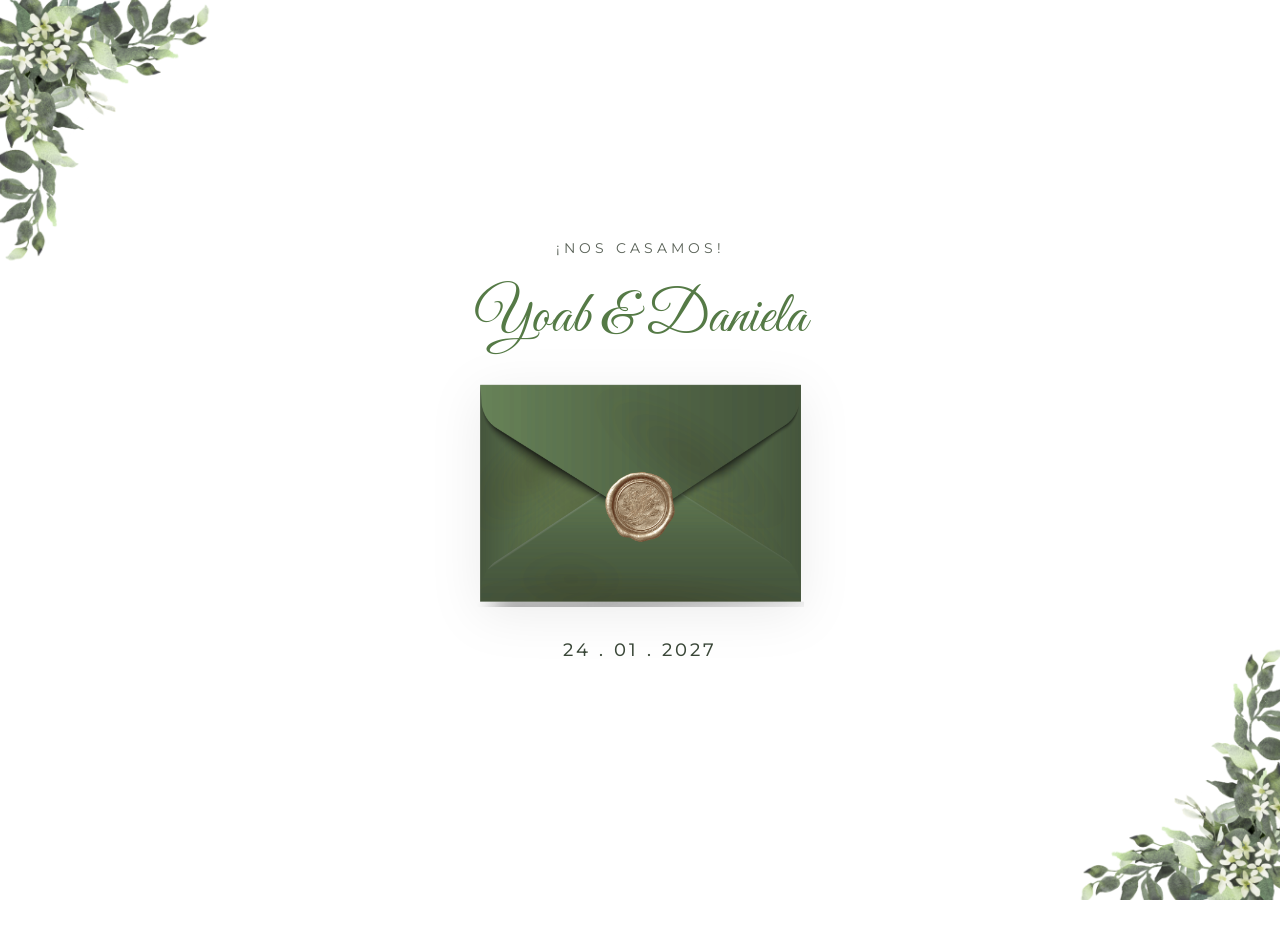
==== index.html @ a0f571c7 "Add files via upload" ====
<!DOCTYPE html>
<html lang="es">
<head>
    <meta charset="UTF-8">
    <meta name="viewport" content="width=device-width, initial-scale=1.0">
    <title>Yoab y Daniela</title>
    
    <link rel="stylesheet" href="style.css">
    
    <link rel="preconnect" href="https://fonts.googleapis.com">
    <link rel="preconnect" href="https://fonts.gstatic.com" crossorigin>
    <link href="https://fonts.googleapis.com/css2?family=Great+Vibes&family=Montserrat:wght@300;400;600&display=swap" rel="stylesheet">
</head>
<body>

    <img src="esquina.png" alt="Decoración Superior" class="corner-img corner-top-left">
    <img src="esquina1.png" alt="Decoración Inferior" class="corner-img corner-bottom-right">

    <main class="invitation-container">
        
        <header class="hero-section">
            <p class="subtitle">¡Nos Casamos!</p>
            <p class="blanco">.</p>
            <h1 class="couple-names">Yoab & Daniela</h1>
                        <p class="blanco">.</p>

              <section class="envelope-container">
             <img src="sobre cerrado.png" alt="Sobre de Invitación" class="envelope-img">
        </section>
            <p class="blanco">.</p>
                        <p class="blanco">.</p>

            <p class="date">24 . 01 . 2027</p>
        </header>

     

    </main>

    <script src="app.js"></script>
</body>
</html>
---- style.css ----
/* ==========================================================================
   1. Reset de Estilos y Variables
   ========================================================================== */
* {
    margin: 0;
    padding: 0;
    box-sizing: border-box;
}

:root {
    --bg-color: #ffffff;
    --bg-cream: #f4eee1;
    --green-main: #557a46;
    --green-muted: #657160;
    --green-dark: #3a4738;
    --text-primary: #222522;
    --text-secondary: #596157;
    --font-elegant: 'Great Vibes', cursive;
    --font-body: 'Montserrat', sans-serif;
}

/* ==========================================================================
   2. Configuración del Cuerpo (Contenedor de la pantalla completa)
   ========================================================================== */
html, body {
    width: 100%;
    height: 100vh;
    background-color: var(--bg-color);
    font-family: var(--font-body);
    color: var(--text-primary);
    display: flex;
    justify-content: center;
    align-items: center;
    overflow: hidden; /* Evita scrolls causados por las imágenes que sobresalen */
    position: relative; /* Permite que los esquineros se anclen al body */
}

/* ==========================================================================
   3. Contenedor de la Invitación (Texto y Sobre)
   ========================================================================== */
.invitation-container {
    width: 100%;
    max-width: 450px;
    height: 100%;
    max-height: 80vh; /* Bajado un poco para dar más aire a los esquineros */
    padding: 20px;
    display: flex;
    flex-direction: column;
    justify-content: center;
    align-items: center;
    text-align: center;
    gap: 40px;
    z-index: 2; /* Garantiza que el contenido esté siempre por encima de las esquinas */
}

/* ==========================================================================
   4. Estilos para los Esquineros Ilustrados (Efecto integrado en bordes)
   ========================================================================== */
.corner-img {
    position: absolute;
    width: 250px; /* Tamaño grande para que abrace e invada la pantalla */
    height: auto;
    z-index: 1; /* Quedan como fondo decorativo */
    pointer-events: none; /* No interfieren con toques o clics */
}

/* Esquina Superior Izquierda (Se ocultan los bordes rectos hacia afuera) */
.corner-top-left {
    top: -35px;
    left: -35px;
}

/* Esquina Inferior Derecha (Se ocultan los bordes rectos hacia afuera) */
.corner-bottom-right {
    bottom: -45px;
    right: -45px;
}

/* ==========================================================================
   5. Estilos del Texto
   ========================================================================== */
.hero-section {
    width: 100%;
    display: flex;
    flex-direction: column;
    align-items: center;
    text-align: center;
    animation: fadeInDown 1.4s ease-out;
}

.subtitle {
    text-transform: uppercase;
    letter-spacing: 4px;
    font-size: 0.85rem;
    color: var(--text-secondary);
}

.blanco {
    text-transform: uppercase;
    letter-spacing: 4px;
    font-size: 0.85rem;
    color: var(--text-secondary);
    color: transparent;
}


.couple-names {
    font-family: var(--font-elegant);
    font-size: 3.6rem; /* Ligeramente más grande para balancear la composición */
    margin: 12px 0;
    font-weight: 400;
    line-height: 1.2;
    color: var(--green-main);
}

.date {
    font-size: 1.1rem;
    font-weight: 450;
    letter-spacing: 3px;
    color: var(--green-dark);
    z-index: 2;
    animation: fadeInUp 1.4s ease-out; /* Ahora aparece suavemente junto con el sobre */
}

/* ==========================================================================
   6. Contenedor del Sobre
   ========================================================================== */
.envelope-container {
    width: 100%;
    display: flex;
    justify-content: center;
    align-items: center;
    max-height: 40vh;
    animation: fadeInUp 1.4s ease-out;
}

.envelope-img {
    max-width: 80%;
    height: auto;
    object-fit: contain;
    cursor: pointer;
    margin: 0 auto;
    transition: transform 0.4s cubic-bezier(0.175, 0.885, 0.32, 1.275);
    filter: drop-shadow(0px 10px 25px rgba(0, 0, 0, 0.08));
}

.envelope-img:hover {
    transform: scale(1.04) translateY(-5px);
}

/* ==========================================================================
   7. Animaciones de Entrada (Keyframes)
   ========================================================================== */
@keyframes fadeInDown {
    from { opacity: 0; transform: translateY(-20px); }
    to { opacity: 1; transform: translateY(0); }
}

@keyframes fadeInUp {
    from { opacity: 0; transform: translateY(20px); }
    to { opacity: 1; transform: translateY(0); }
}

/* ==========================================================================
   9. Estilos Exclusivos para la Página de Detalles (Permite Scroll)
   ========================================================================== */

/* Nueva clase para el body de detalles que desactiva el overflow oculto */
body.details-body {
    overflow-y: auto !important; /* Permite scroll vertical */
    align-items: flex-start;    /* El contenido empieza arriba y baja naturalmente */
    padding: 60px 20px;         /* Espacio para que el contenido no pegue con los esquineros */
}

.details-container {
    width: 100%;
    max-width: 450px;
    margin: 0 auto;
    display: flex;
    flex-direction: column;
    gap: 30px; /* Separación limpia entre secciones */
    z-index: 2;
}

.details-header .title-elegant {
    font-family: var(--font-elegant);
    font-size: 3.5rem;
    color: var(--green-main);
    font-weight: 400;
}

/* Tarjetas de información base con tu gama de colores */
.info-card {
    background-color: #fafbfc; /* Un blanco roto muy sutil */
    border: 1px solid rgba(89, 97, 87, 0.1); /* Borde súper fino con tu gris verdoso */
    padding: 25px;
    border-radius: 12px;
    text-align: center;
    box-shadow: 0 4px 15px rgba(0,0,0,0.02);
}

.info-card h2 {
    font-size: 1.3rem;
    font-weight: 600;
    color: var(--green-dark);
    margin-bottom: 12px;
    letter-spacing: 1px;
}

.info-card p {
    font-size: 0.95rem;
    color: var(--text-primary);
    line-height: 1.6;
}


/* ==========================================================================
   10. Estilos para Sobre Abierto, Fecha, Invitación y Detalles
   ========================================================================== */

/* Contenedor alineado al centro de la sección (ahora en columna) */
.header-visual {
    display: flex;
    flex-direction: column; /* Alinea el bloque de imágenes arriba y detalles.png abajo */
    justify-content: center;
    align-items: center;
    padding: 20px 0;
    /* AJUSTE: Incrementado para empujar detalles.png por debajo del -230px de la invitación */
    gap: 240px; 
}

/* Contenedor relativo para poder usar posición absoluta en las imágenes encimadas */
.images-container {
    position: relative;
    width: 100%;
    max-width: 320px; /* Controla el tamaño máximo del sobre abierto */
    margin: 0 auto;
}

/* Imagen del sobre abierto centrado */
.img-envelope-open {
    width: 100%;
    height: auto;
    display: block;
    object-fit: contain;
    z-index: 1;
}

.versiculo{
    display: block;
    width: 100%;
    max-width: 500px;
    margin: -40px auto 10px auto;
}


/* Imagen de la fecha (Esquina inferior izquierda encimada) - BASE FIJA TUYA */
.img-date-badge {
    position: absolute;
    width: 190px; 
    height: auto;
    
    left: -40px;   
    bottom: -100px; 
    
    z-index: 2;    /* Capa intermedia */
    pointer-events: none;
}

.img-invitation-badge {
    position: absolute;
    width: 300px; 
    height: auto;
    
    left: 80px;   
    bottom: -270px; 
    
    z-index: 3;    /* Capa superior (por encima de la fecha y el sobre) */
    pointer-events: none;
}

.img-details-title {
    position: absolute;
    width: 220px; /* Ajusta el tamaño de tu imagen de título "detalles" aquí */
    height: auto;
    display: block;
    
    /* ALINEACIÓN DIRECTA DEBAJO DE INVITACIÓN: */
    left: -40px;    /* Centrado sutil respecto a la invitación */
    bottom: -420px; /* Desfase calculado para quedar perfectamente debajo */
    
    /* CAPA MÁXIMA: */
    z-index: 5;     /* Corona el diseño quedando por encima de todo el resto */
}

.header-visual{
    padding: 0;
    margin: 0;
}

.images-container{
    margin-bottom: 0;
}

.img-historia{
    display: block;
    width: 100%;
    height: auto;
    margin-top: 180px; 
}
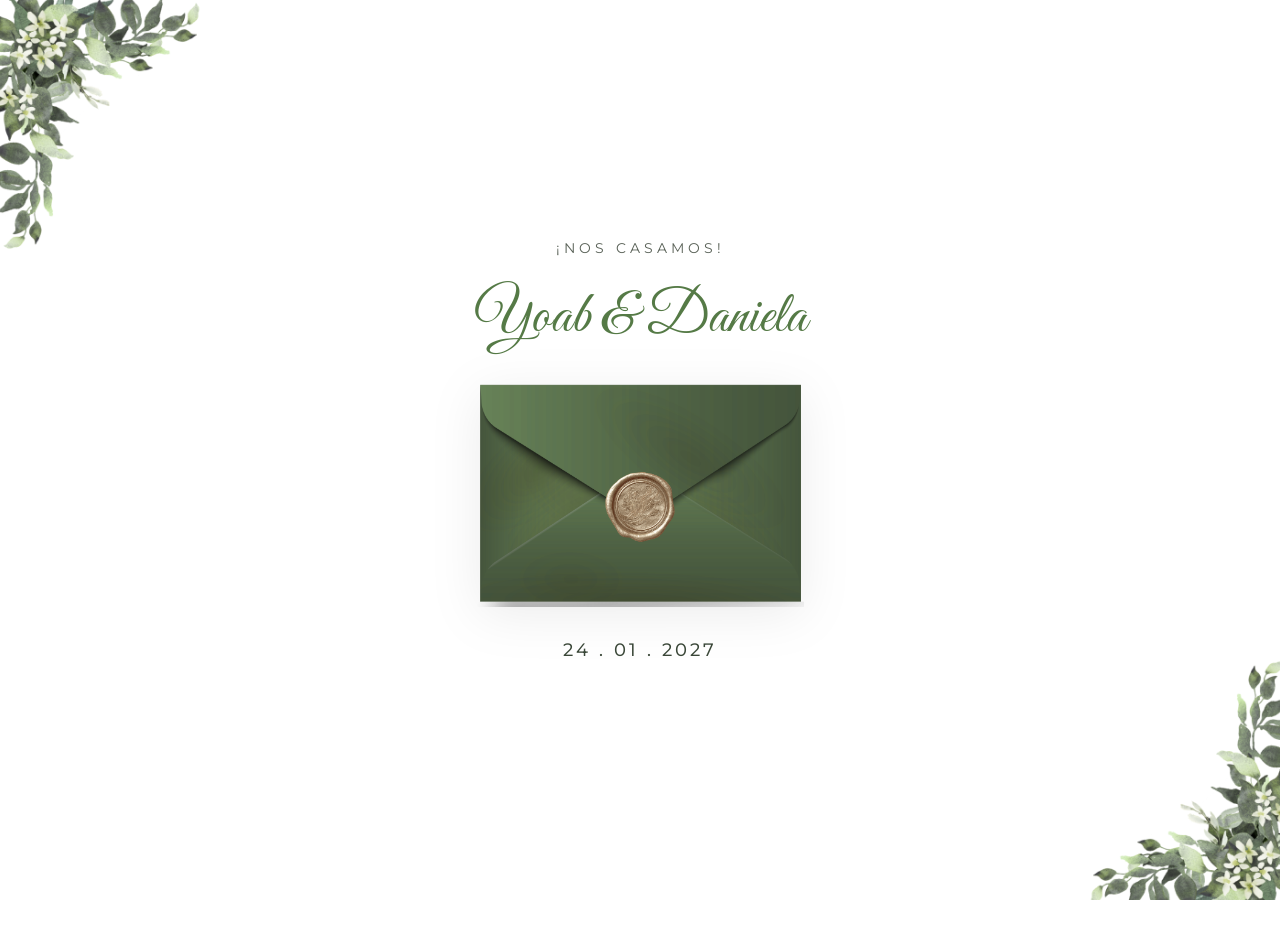
==== commit 17a9bf19: "Fix HTML formatting and ensure proper structure" ====
--- a/index.html
+++ b/index.html
@@ -39,4 +39,4 @@
 
     <script src="app.js"></script>
 </body>
-</html>+</html>
--- a/style.css
+++ b/style.css
@@ -23,16 +23,20 @@
    2. Configuración del Cuerpo (Contenedor de la pantalla completa)
    ========================================================================== */
 html, body {
-    width: 100%;
-    height: 100vh;
-    background-color: var(--bg-color);
-    font-family: var(--font-body);
-    color: var(--text-primary);
-    display: flex;
-    justify-content: center;
-    align-items: center;
-    overflow: hidden; /* Evita scrolls causados por las imágenes que sobresalen */
-    position: relative; /* Permite que los esquineros se anclen al body */
+    width:100%;
+    min-height:100vh;
+    background-color:var(--bg-color);
+    font-family:var(--font-body);
+    color:var(--text-primary);
+
+    display:flex;
+    justify-content:center;
+    align-items:center;
+    width:100%;
+    height:100%;
+    overflow:hidden;
+
+    position:relative;
 }
 
 /* ==========================================================================
@@ -56,12 +60,18 @@
 /* ==========================================================================
    4. Estilos para los Esquineros Ilustrados (Efecto integrado en bordes)
    ========================================================================== */
-.corner-img {
-    position: absolute;
-    width: 250px; /* Tamaño grande para que abrace e invada la pantalla */
-    height: auto;
-    z-index: 1; /* Quedan como fondo decorativo */
-    pointer-events: none; /* No interfieren con toques o clics */
+.corner-img{
+
+    position:absolute;
+
+    width:240px;
+
+    height:auto;
+
+    pointer-events:none;
+
+    z-index:1;
+
 }
 
 /* Esquina Superior Izquierda (Se ocultan los bordes rectos hacia afuera) */
@@ -261,11 +271,33 @@
     height: auto;
     
     left: -40px;   
-    bottom: -100px; 
+    bottom: -170px; 
     
     z-index: 2;    /* Capa intermedia */
     pointer-events: none;
 }
+
+.img-date-badge1 {
+    position: absolute;
+    width: 200px; 
+    height: auto;
+    
+    left: 150px;   
+    bottom: -100px; 
+    
+    z-index: 2;    /* Capa intermedia */
+    pointer-events: none;
+}
+
+.date-button{
+    display:block;
+    cursor:pointer;
+}
+
+.img-date-badge{
+    pointer-events:none;
+}
+
 
 .img-invitation-badge {
     position: absolute;
@@ -273,7 +305,7 @@
     height: auto;
     
     left: 80px;   
-    bottom: -270px; 
+    bottom: -380px; 
     
     z-index: 3;    /* Capa superior (por encima de la fecha y el sobre) */
     pointer-events: none;
@@ -287,7 +319,7 @@
     
     /* ALINEACIÓN DIRECTA DEBAJO DE INVITACIÓN: */
     left: -40px;    /* Centrado sutil respecto a la invitación */
-    bottom: -420px; /* Desfase calculado para quedar perfectamente debajo */
+    bottom: -570px; /* Desfase calculado para quedar perfectamente debajo */
     
     /* CAPA MÁXIMA: */
     z-index: 5;     /* Corona el diseño quedando por encima de todo el resto */
@@ -306,5 +338,187 @@
     display: block;
     width: 100%;
     height: auto;
-    margin-top: 180px; 
-}+    margin-top: 320px; 
+}
+
+/*==========================
+        CONTADOR
+==========================*/
+
+.countdown-section{
+
+    width:100%;
+    background:#96a78d;
+    padding:25px 15px;
+    text-align:center;
+
+}
+
+.countdown-title{
+
+    font-family:'Great Vibes', cursive;
+    font-size:48px;
+    font-weight:400;
+    color:#f3ecde;
+    margin-bottom:25px;
+    white-space: nowrap;      /* Evita que se parta en dos líneas */
+    text-align:center;
+
+}
+
+.countdown-container{
+
+    display:flex;
+    justify-content:center;
+    align-items:flex-start;
+    gap:55px;
+    flex-wrap:wrap;
+
+}
+
+.countdown-item{
+
+    display:flex;
+    flex-direction:column;
+    align-items:center;
+
+}
+
+.countdown-item span{
+
+    font-family:'Montserrat', sans-serif;
+    font-size:62px;
+    font-weight:300;
+    color:#f3ecde;
+    line-height:1;
+
+}
+
+.countdown-item small{
+
+    margin-top:8px;
+
+    font-family:'Montserrat', sans-serif;
+    font-size:14px;
+    font-weight:600;
+
+    letter-spacing:3px;
+
+    color:#f3ecde;
+
+}
+
+#mensaje{
+
+    margin-top:25px;
+
+    font-family:'Great Vibes', cursive;
+    font-size:40px;
+    color:#f3ecde;
+
+}
+
+@media(max-width:768px){
+
+    .countdown-container{
+
+        gap:25px;
+
+    }
+
+    .countdown-item span{
+
+        font-size:44px;
+
+    }
+
+    .countdown-item small{
+
+        font-size:11px;
+
+        letter-spacing:2px;
+
+    }
+
+    .countdown-title{
+
+        font-size:20px;
+        white-space:normal;
+
+
+    }
+
+}
+
+/*==========================
+        CELULAR
+==========================*/
+
+@media(max-width:768px){
+
+    .countdown-title{
+
+        font-size:42px;
+
+    }
+
+
+
+    .time-box span{
+
+        font-size:40px;
+
+    }
+
+    .time-box p{
+
+        font-size:16px;
+
+    }
+
+}
+
+/* ==========================================
+   CORRECCIÓN PARA LA PÁGINA DE DETALLES
+========================================== */
+
+body.details-body{
+
+    display:block !important;
+
+    width:100%;
+
+    min-height:100vh;
+
+    overflow-y:auto;
+
+    overflow-x:hidden;
+
+    padding:0;
+
+    margin:0;
+
+}
+
+.details-wrapper{
+
+    width:100%;
+
+    max-width:900px;
+
+    margin:0 auto;
+
+    padding-top:40px;
+
+}
+
+.countdown-section{
+
+    width:100%;
+
+    margin-top:80px;
+
+    clear:both;
+
+}
+
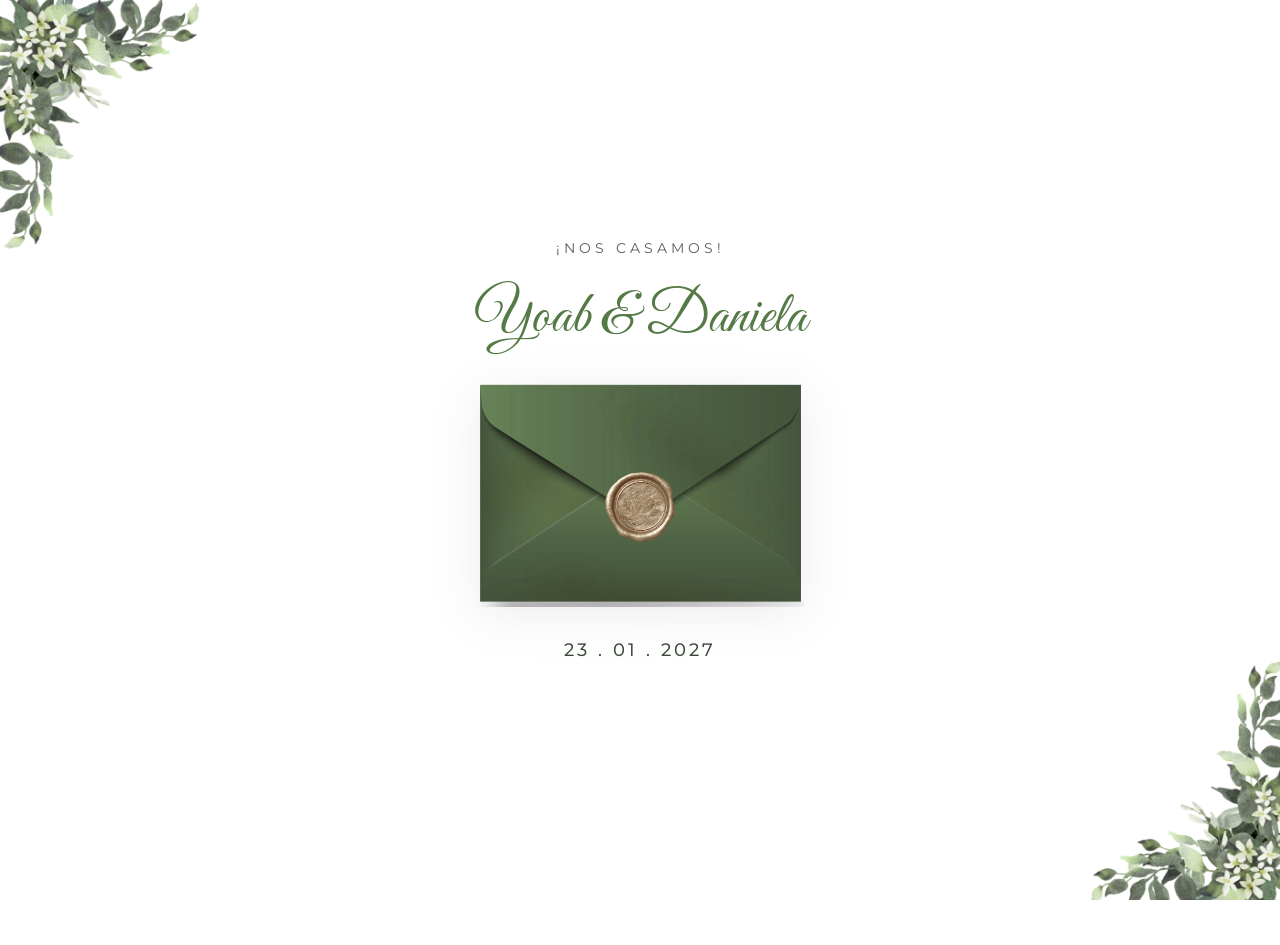
==== commit a74b414c: "Change wedding date in index.htmlcamvio de fecha Updated the wedding date from '24 . 01 . 2027' to '" ====
--- a/index.html
+++ b/index.html
@@ -30,7 +30,7 @@
             <p class="blanco">.</p>
                         <p class="blanco">.</p>
 
-            <p class="date">24 . 01 . 2027</p>
+            <p class="date">23 . 01 . 2027</p>
         </header>
 
      
--- a/style.css
+++ b/style.css
@@ -171,6 +171,20 @@
     to { opacity: 1; transform: translateY(0); }
 }
 
+/* Clases de fade para la página de detalles */
+.fade-down {
+    animation: fadeInDown 1.4s ease-out;
+}
+
+.fade-up {
+    animation: fadeInUp 1.4s ease-out;
+}
+
+/* Animación de entrada suave para la página de historia */
+.fade-in {
+    animation: fadeInUp 1.4s ease-out;
+}
+
 /* ==========================================================================
    9. Estilos Exclusivos para la Página de Detalles (Permite Scroll)
    ========================================================================== */
@@ -264,17 +278,12 @@
 }
 
 
-/* Imagen de la fecha (Esquina inferior izquierda encimada) - BASE FIJA TUYA */
+/* Imagen de la fecha dentro del botón: ocupa todo el ancho del botón y es clicable */
 .img-date-badge {
-    position: absolute;
-    width: 190px; 
+    width: 100%;
     height: auto;
-    
-    left: -40px;   
-    bottom: -170px; 
-    
-    z-index: 2;    /* Capa intermedia */
-    pointer-events: none;
+    display: block;
+    pointer-events: auto;
 }
 
 .img-date-badge1 {
@@ -294,8 +303,16 @@
     cursor:pointer;
 }
 
-.img-date-badge{
-    pointer-events:none;
+/* Botón: la imagen de fecha en su posición original, y solo el área de la imagen es clicable */
+#guardar-fecha {
+    position: absolute;
+    width: 190px;
+    left: -40px;
+    bottom: -170px;
+    z-index: 4;
+    display: block;
+    cursor: pointer;
+    line-height: 0; /* El alto del botón se ajusta exactamente a la altura de la imagen */
 }
 
 
@@ -311,20 +328,54 @@
     pointer-events: none;
 }
 
+
+.img-invitation-badge1 {
+    position: absolute;
+    width: 180px; 
+    height: auto;
+    
+    left: -80px;   
+    bottom: -340px; 
+    
+    z-index: 3;    /* Capa superior (por encima de la fecha y el sobre) */
+    pointer-events: none;
+}
+
 .img-details-title {
+    width: 100%;
+    height: auto;
+    display: block;
+    pointer-events: auto;
+}
+
+/* Botón: la imagen de detalles en su posición original, y solo el área de la imagen es clicable */
+#ver-itinerario {
     position: absolute;
-    width: 220px; /* Ajusta el tamaño de tu imagen de título "detalles" aquí */
+    width: 220px; /* Mismo ancho que la imagen de detalles */
+    left: -40px;
+    bottom: -570px;
+    z-index: 5;
+    display: block;
+    cursor: pointer;
+    line-height: 0; /* El alto del botón se ajusta exactamente a la altura de la imagen */
+}
+
+
+.img-details-title1 {
+    position: absolute;
+    width: 150px; /* Ajusta el tamaño de tu imagen de título "detalles" aquí */
     height: auto;
     display: block;
     
     /* ALINEACIÓN DIRECTA DEBAJO DE INVITACIÓN: */
-    left: -40px;    /* Centrado sutil respecto a la invitación */
-    bottom: -570px; /* Desfase calculado para quedar perfectamente debajo */
+    left: 220px;    /* Centrado sutil respecto a la invitación */
+    bottom: -590px; /* Desfase calculado para quedar perfectamente debajo */
     
     /* CAPA MÁXIMA: */
     z-index: 5;     /* Corona el diseño quedando por encima de todo el resto */
 }
 
+
 .header-visual{
     padding: 0;
     margin: 0;
@@ -338,7 +389,16 @@
     display: block;
     width: 100%;
     height: auto;
-    margin-top: 320px; 
+    margin-top: 0;
+}
+
+/* Botón: la imagen de historia conserva su posición original y solo su área es clicable */
+#ver-historia{
+    display: block;
+    width: 100%;
+    margin-top: 360px;
+    cursor: pointer;
+    line-height: 0; /* El alto del botón se ajusta exactamente a la altura de la imagen */
 }
 
 /*==========================
@@ -522,3 +582,2441 @@
 
 }
 
+/* ==========================================
+   PÁGINA DE HISTORIA
+========================================== */
+
+/* Elimina el overflow oculto y el alto fijo heredados del html,body base
+   para que la página de historia pueda hacer scroll completo */
+html.historia-html{
+    height: auto;
+    min-height: 100%;
+    overflow: visible;
+    display: block;
+}
+
+body.historia-body{
+    display: block;
+    width: 100%;
+    min-height: 100vh;
+    height: auto;
+    overflow: visible;
+padding: 85px 20px 50px 20px;
+    background:
+        radial-gradient(circle at 12% 12%, rgba(244,238,225,0.6), transparent 42%),
+        radial-gradient(circle at 88% 85%, rgba(150,167,141,0.28), transparent 45%),
+        linear-gradient(180deg, #ffffff, #fbf9f3);
+}
+
+/* Galerías de fotos dentro del contenido de la historia */
+.galeria{
+    display: flex;
+    gap: 15px;
+    margin: 25px 0;
+    align-items: center;
+}
+
+/* Galería en columna, alineada a la izquierda */
+.galeria-col-izq{
+    flex-direction: column;
+    align-items: flex-start;
+    float: left;
+    width: 45%;
+    margin-right: 20px;
+}
+
+/* Galería en columna, alineada a la derecha */
+.galeria-col-der{
+    flex-direction: column;
+    align-items: flex-end;
+    float: right;
+    width: 45%;
+    margin-left: 20px;
+}
+
+/* Galería centrada */
+.galeria-centro{
+    justify-content: center;
+    flex-wrap: wrap;
+}
+
+/* Galería mosaico */
+.galeria-mosaico{
+    flex-wrap: wrap;
+    justify-content: center;
+    gap: 10px;
+}
+
+/* Estilos base de cada foto */
+.foto{
+    object-fit: cover;
+    border-radius: 10px;
+    box-shadow: 0 8px 20px rgba(0,0,0,0.15);
+    transition: transform 0.4s ease, box-shadow 0.4s ease;
+    cursor: pointer;
+}
+
+.foto:hover{
+    transform: scale(1.05);
+    box-shadow: 0 12px 28px rgba(0,0,0,0.22);
+}
+
+/* Tamaños */
+.foto-peq{ width: 130px; height: 130px; }
+.foto-med{ width: 180px; height: 180px; }
+.foto-grande{ width: 220px; height: 260px; }
+.foto-mosaico{ width: 150px; height: 150px; }
+
+/* Rotaciones sutiles */
+.rot-izq{ transform: rotate(-4deg); }
+.rot-der{ transform: rotate(4deg); }
+
+/* Marcos estilo polaroid */
+.borde-claro{
+    border: 8px solid #ffffff;
+    border-bottom-width: 28px;
+    box-shadow: 0 8px 20px rgba(0,0,0,0.15);
+}
+
+.borde-oscuro{
+    border: 6px solid var(--green-dark);
+    box-shadow: 0 8px 20px rgba(0,0,0,0.2);
+}
+
+.center-foto{
+    margin: 0 auto;
+}
+
+/* Contenido principal centrado */
+.historia-wrapper{
+    flex: 1;
+    max-width: 720px;
+    margin: 0 auto;
+    display: flex;
+    justify-content: center;
+    position: relative;
+    z-index: 2; /* El texto siempre queda por encima de las decoraciones */
+}
+
+/* Contenido en flujo normal (block) para que las galerías flotantes
+   puedan envolver el texto alrededor de las fotos */
+.historia-contenido{
+    width: 100%;
+    display: block;
+    text-align: justify;
+    padding: 20px 30px;
+}
+
+.historia-contenido p{
+    font-family: var(--font-body);
+    font-size: 1.05rem;
+    color: var(--text-primary);
+    line-height: 1.8;
+    margin: 22px 0;
+}
+
+.historia-titulo{
+    font-family: var(--font-elegant);
+    font-size: 2.8rem;
+    font-weight: 400;
+    color: var(--green-main);
+    text-align: center;
+    margin-top: 0;
+    margin-bottom: 6px;
+}
+
+/* Encabezado decorativo */
+.historia-hero{
+    text-align: center;
+    margin-bottom: 30px;
+}
+
+.historia-sub{
+    font-family: var(--font-body);
+    font-size: 0.85rem;
+    letter-spacing: 4px;
+    text-transform: uppercase;
+    color: var(--green-muted);
+    margin: 0;
+}
+
+/* Ornamento floral con líneas */
+.historia-ornament{
+    display: flex;
+    align-items: center;
+    justify-content: center;
+    gap: 12px;
+    margin-top: 14px;
+}
+.historia-ornament span{
+    display: block;
+    height: 1px;
+    width: 70px;
+    background: linear-gradient(90deg, transparent, var(--green-muted));
+}
+.historia-ornament span:last-child{
+    background: linear-gradient(90deg, var(--green-muted), transparent);
+}
+.historia-ornament i{
+    font-style: normal;
+    color: var(--green-main);
+    font-size: 1.4rem;
+    line-height: 1;
+}
+
+/* Divisor entre secciones de texto */
+.historia-divisor{
+    text-align: center;
+    color: var(--green-main);
+    font-size: 1.2rem;
+    letter-spacing: 8px;
+    margin: 10px 0;
+    opacity: 0.7;
+}
+
+.historia-txt-fuerte{
+    text-align: center;
+    font-weight: 600;
+    color: var(--green-dark);
+}
+
+.historia-firma{
+    font-family: var(--font-elegant);
+    font-size: 2rem;
+    color: var(--green-main);
+    text-align: center;
+    margin-top: 15px;
+}
+
+/* --- Decoraciones posicionadas con precisión dentro de la invitación --- */
+/* Se colocan de forma absoluta respecto al wrapper (que es position: relative),
+   en los bordes laterales, justo en los huecos verticales que quedan entre las
+   galerías, para no tapar ni el texto ni las fotos. Quedan detrás del contenido. */
+.deco{
+    position: absolute;
+    width: 130px;
+    height: auto;
+    opacity: 0.55;
+    pointer-events: none;
+    z-index: 0; /* Detrás del contenido */
+    object-fit: contain;
+}
+
+/* Borde derecho, zona superior (junto al encabezado, margen derecho libre): deco.png */
+.deco-a{
+    top: 110px;
+    right: -38px;
+    opacity: 0.6;
+}
+
+/* Borde izquierdo, zona media-alta (al terminar el texto, entre galería 1 y galería 2): deco2.png */
+.deco-b{
+    top: 1000px;
+    left: -38px;
+    opacity: 0.5;
+}
+
+/* Borde derecho, zona media-baja (vacío entre galería 6 y galería 4): deco2.png */
+.deco-c{
+    top: 1100px;
+    right: -38px;
+    opacity: 0.5;
+}
+
+/* Borde izquierdo, zona baja (vacío tras la galería 7): deco.png */
+.deco-d{
+    bottom: 260px;
+    left: -38px;
+    opacity: 0.55;
+}
+
+/* --- Decoraciones adicionales (deco-e a deco-h) en más huecos --- */
+
+/* Borde izquierdo, junto al encabezado (para decorar el título): deco2.png */
+.deco-e{
+    top: -30px;
+    left: -38px;
+    opacity: 0.5;
+}
+
+/* Borde derecho, entre galería 2 y galería 6 (zona de texto): deco.png */
+.deco-f{
+    top: 1150px;
+    right: -38px;
+    opacity: 0.5;
+}
+
+/* Borde izquierdo, entre galería 6 y galería 4 (zona de texto): deco2.png */
+.deco-g{
+    top: 1000px;
+    left: -38px;
+    opacity: 0.5;
+}
+
+/* Borde derecho, zona baja (tras el carrusel P, antes del cierre): deco2.png */
+.deco-h{
+    bottom: 120px;
+    right: -38px;
+    opacity: 0.5;
+}
+
+/* Borde derecho, junto al párrafo "Un anillo": deco.png */
+.deco-i{
+    top: 2050px;
+    right: -38px;
+    opacity: 0.55;
+}
+
+/* --- Decoraciones adicionales alrededor del párrafo "Un anillo" --- */
+/* Comparten la misma base que .deco pero más pequeñas y centradas cerca del texto */
+.deco-anillo{
+    position: absolute;
+    width: 70px;
+    height: auto;
+    opacity: 0.5;
+    pointer-events: none;
+    z-index: 0;
+    object-fit: contain;
+}
+
+/* Izquierda del párrafo "Un anillo": deco2.png */
+.deco-j{
+    top: 2450px;
+    left: -3%;
+    width: 70px;
+    transform: rotate(15deg);
+    opacity: 0.5;
+}
+
+/* Derecha del párrafo "Un anillo": deco.png */
+.deco-k{
+    top: 2560px;
+    right: -5%;
+    width: 100px;
+    opacity: 0.5;
+}
+
+/* En pantallas estrechas se encogen y se acercan al borde para no invadir
+   el contenido ni tapar el texto */
+@media(max-width:768px){
+    .deco{
+        width: 80px;
+        opacity: 0.5;
+        padding: 4px;
+    }
+    .deco-a{ top: 110px; right: -22px; }
+    .deco-b{ top: 950px; left: -22px; }
+    .deco-c{ top: 1100px; right: -22px; }
+    .deco-d{ bottom: 240px; left: -22px; }
+    .deco-e{ top: -30px; left: -22px; }
+    .deco-f{ top: 1130px; right: -22px; }
+    .deco-g{ top: 1700px; left: -22px; }
+    .deco-h{ bottom: 100px; right: -22px; }
+    .deco-i{ top: 2030px; right: -22px; }
+}
+
+/* --- Botón flotante para volver a la página de detalles (Uiverse.io by xopc333) --- */
+.button {
+  position: fixed !important;
+  top: 18px !important;
+  left: 18px !important;
+  right: auto !important;
+  bottom: auto !important;
+  z-index: 900 !important;
+  display: block;
+  position: relative;
+  width: 56px;
+  height: 56px;
+  margin: 0;
+  overflow: hidden;
+  outline: none;
+  background-color: transparent;
+  cursor: pointer;
+  border: 0;
+  text-decoration: none;
+}
+
+.button:before,
+.button:after {
+  content: "";
+  position: absolute;
+  border-radius: 50%;
+  inset: 7px;
+  pointer-events: none;
+}
+
+.button:before {
+  border: 4px solid var(--green-muted);
+  transition: opacity 0.4s cubic-bezier(0.77, 0, 0.175, 1) 80ms,
+    transform 0.5s cubic-bezier(0.455, 0.03, 0.515, 0.955) 80ms;
+}
+
+.button:after {
+  border: 4px solid var(--green-main);
+  transform: scale(1.3);
+  transition: opacity 0.4s cubic-bezier(0.165, 0.84, 0.44, 1),
+    transform 0.5s cubic-bezier(0.25, 0.46, 0.45, 0.94);
+  opacity: 0;
+}
+
+.button:hover:before,
+.button:focus:before {
+  opacity: 0;
+  transform: scale(0.7);
+  transition: opacity 0.4s cubic-bezier(0.165, 0.84, 0.44, 1),
+    transform 0.5s cubic-bezier(0.25, 0.46, 0.45, 0.94);
+}
+
+.button:hover:after,
+.button:focus:after {
+  opacity: 1;
+  transform: scale(1);
+  transition: opacity 0.4s cubic-bezier(0.77, 0, 0.175, 1) 80ms,
+    transform 0.5s cubic-bezier(0.455, 0.03, 0.515, 0.955) 80ms;
+}
+
+.button-box {
+  display: flex;
+  position: absolute;
+  top: 0;
+  left: 0;
+  pointer-events: none;
+}
+
+.button-elem {
+  display: block;
+  width: 20px;
+  height: 20px;
+  margin: 17px 18px 0 18px;
+  transform: rotate(180deg);
+  fill: var(--green-muted);
+  pointer-events: none;
+}
+
+.button:hover .button-box,
+.button:focus .button-box {
+  transition: 0.4s;
+  transform: translateX(-56px);
+}
+
+/* --- Cierre de la historia --- */
+.historia-cierre{
+    font-family: var(--font-elegant);
+    font-size: 1.8rem;
+    color: var(--green-muted);
+    text-align: center;
+    margin: 10px 0 0 0;
+}
+
+/* Separador de cierre más elaborado */
+.historia-divisor{
+    letter-spacing: 12px;
+    margin: 30px 0 10px 0;
+}
+
+/* Responsivo: apilar todo en móvil */
+@media(max-width:768px){
+    body.historia-body{
+        flex-direction: column;
+        padding: 85px 20px 50px 20px;
+    }
+
+    /* En móvil las galerías flotantes ocupan todo el ancho */
+    .galeria-col-izq,
+    .galeria-col-der{
+        float: none;
+        width: 100%;
+        margin: 20px 0;
+        flex-direction: row;
+        flex-wrap: wrap;
+        justify-content: center;
+    }
+
+    .galeria-centro{
+        justify-content: center;
+    }
+
+    .foto-peq{ width: 100px; height: 100px; }
+    .foto-med{ width: 130px; height: 130px; }
+    .foto-grande{ width: 160px; height: 200px; }
+    .foto-mosaico{ width: 110px; height: 110px; }
+
+    .historia-titulo{
+        font-size: 2.2rem;
+    }
+
+.historia-contenido{
+        padding: 10px;
+        text-align: left;
+    }
+}
+
+/* ==========================================
+   LIGHTBOX (fotos ampliadas)
+========================================== */
+.lightbox{
+    display: none;
+    position: fixed;
+    top: 0;
+    left: 0;
+    width: 100%;
+    height: 100%;
+    background: rgba(0,0,0,0.9);
+    z-index: 1000;
+    justify-content: center;
+    align-items: center;
+    flex-direction: column;
+    padding: 30px;
+}
+
+.lightbox-img{
+    max-width: 90%;
+    max-height: 80%;
+    border-radius: 10px;
+    box-shadow: 0 10px 40px rgba(0,0,0,0.6);
+    object-fit: contain;
+}
+
+.lightbox-caption{
+    display: none; /* No se muestra ninguna leyenda al ampliar la foto */
+}
+
+.lightbox-cerrar{
+    position: absolute;
+    top: 20px;
+    right: 35px;
+    color: #fff;
+    font-size: 45px;
+    font-weight: bold;
+    cursor: pointer;
+    transition: color 0.3s;
+    line-height: 1;
+}
+
+.lightbox-cerrar:hover{
+    color: #bbb;
+}
+
+/* ==========================================
+   CARRUSELES (slides automáticos)
+========================================== */
+/* Contenedor con dos carruseles lado a lado */
+.galeria-doble{
+    width: 100%;
+    justify-content: center;
+    align-items: flex-start;
+    gap: 20px;
+    margin: 30px 0;
+    flex-wrap: wrap;
+}
+
+.galeria-doble .carrusel{
+    flex: 1 1 280px;
+    max-width: 340px;
+}
+
+/* Contenedor general del carrusel */
+.carrusel{
+    position: relative;
+    width: 100%;
+    max-width: 480px;
+    margin: 0 auto;
+    overflow: hidden;
+    border-radius: 14px;
+    box-shadow: 0 10px 30px rgba(0,0,0,0.15);
+}
+
+/* Carrusel tipo slide: el track se desliza horizontalmente */
+.carrusel-slide .carrusel-track{
+    display: flex;
+    transition: transform 0.6s ease;
+}
+
+.carrusel-slide .carrusel-slide{
+    min-width: 100%;
+    height: 300px;
+    background: #f0ede5;
+}
+
+/* Carrusel tipo fade: las fotos se apilan una sobre otra */
+.carrusel-fade .carrusel-track{
+    position: relative;
+    height: 300px;
+}
+
+.carrusel-fade .carrusel-slide{
+    position: absolute;
+    top: 0;
+    left: 0;
+    width: 100%;
+    height: 100%;
+    opacity: 0;
+    transition: opacity 1s ease;
+    background: #f0ede5;
+}
+
+.carrusel-fade .carrusel-slide.activo{
+    opacity: 1;
+}
+
+.carrusel-slide img{
+    width: 100%;
+    height: 100%;
+    object-fit: cover;
+    display: block;
+}
+
+@media(max-width:768px){
+    .carrusel-slide .carrusel-slide,
+    .carrusel-fade .carrusel-track{
+        height: 240px;
+    }
+
+    .galeria-doble .carrusel{
+        flex: 1 1 100%;
+        max-width: 100%;
+    }
+}
+
+/* ==========================================
+   ESTILOS ELABORADOS PARA LAS GALERÍAS
+========================================== */
+
+/* --- Galería 1 (fotos A): columnas con efecto "polaroid apilada" --- */
+.galeria-col-izq .foto{
+    box-shadow: 0 6px 18px rgba(0,0,0,0.12);
+    border: 6px solid #ffffff;
+    border-bottom: 26px solid #ffffff;
+    border-radius: 4px;
+}
+.galeria-col-izq .foto:nth-child(even){
+    border-bottom-color: var(--bg-cream);
+    transform: rotate(2deg) translateY(6px);
+}
+.galeria-col-izq .foto:hover{
+    transform: rotate(0deg) scale(1.05);
+    z-index: 10;
+}
+
+/* --- Galería 2 (fotos B): marcos gruesos con sombra y rotación --- */
+.galeria-col-der .foto{
+    box-shadow: 0 10px 22px rgba(0,0,0,0.22);
+    border-radius: 8px;
+}
+.galeria-col-der .foto:nth-child(odd){
+    transform: rotate(-3deg);
+}
+.galeria-col-der .foto:nth-child(even){
+    transform: rotate(3deg);
+}
+.galeria-col-der .foto:hover{
+    transform: rotate(0deg) scale(1.06);
+    z-index: 10;
+}
+
+/* --- Galería 2 apilada (efecto polaroid encimadas en abanico) --- */
+.galeria-stack{
+    position: relative;
+    width: 100%;
+    max-width: 340px;
+    height: 330px;
+    margin: 30px auto;
+    display: block;
+    clear: both;
+    float: none;
+}
+
+.galeria-stack .stack-foto{
+    position: absolute;
+    top: 50%;
+    left: 50%;
+    width: 78%;
+    max-width: 260px;
+    height: 240px;
+    object-fit: cover;
+    border: 8px solid #ffffff;
+    border-bottom-width: 30px;
+    border-radius: 4px;
+    box-shadow: 0 8px 20px rgba(0,0,0,0.18);
+    transform-origin: center bottom;
+    margin: 0;
+    padding: 0;
+    cursor: default;
+    transition: transform 0.7s cubic-bezier(0.22, 1, 0.36, 1),
+                opacity 0.7s ease,
+                z-index 0s;
+}
+
+/* Foto vertical (retrato) para dar variedad de tamaño */
+.galeria-stack .stack-portrait{
+    width: 58%;
+    max-width: 190px;
+    height: 290px;
+}
+
+/* Capa base (la más abajo) */
+.galeria-stack .stack-foto:nth-child(4){
+    z-index: 1;
+    transform: translate(-50%, -50%) rotate(6deg) translateY(6px);
+    opacity: 0.9;
+}
+
+/* Capas intermedias */
+.galeria-stack .stack-foto:nth-child(3){
+    z-index: 2;
+    transform: translate(-50%, -50%) rotate(-4deg) translateY(3px);
+    opacity: 0.95;
+}
+
+.galeria-stack .stack-foto:nth-child(2){
+    z-index: 3;
+    transform: translate(-50%, -50%) rotate(3deg) translateY(0px);
+    opacity: 1;
+}
+
+/* Capa superior (la que se muestra de frente) */
+.galeria-stack .stack-foto:nth-child(1){
+    z-index: 4;
+    transform: translate(-50%, -50%) rotate(-2deg) translateY(0px);
+    opacity: 1;
+}
+
+/* Estado activo (la foto que queda al frente, más grande y nítida) */
+.galeria-stack .stack-foto.activa{
+    z-index: 10;
+    transform: translate(-50%, -50%) rotate(0deg) scale(1.06);
+    opacity: 1;
+    box-shadow: 0 18px 40px rgba(0,0,0,0.28);
+}
+
+@media(max-width:768px){
+    .galeria-stack{
+        height: 280px;
+        max-width: 300px;
+    }
+    .galeria-stack .stack-foto{
+        height: 200px;
+    }
+    .galeria-stack .stack-portrait{
+        height: 250px;
+    }
+}
+
+/* --- Galería 4 en abanico (fotos A a7-a10), efecto Uiverse adaptado --- */
+.galeria-fan{
+    width: 100%;
+    justify-content: center;
+    margin: 30px auto;
+    display: flex;
+    padding: 10px;
+}
+
+.galeria-fan .fan-stack{
+    position: relative;
+    width: 260px;
+    height: 200px;
+    margin: 0 auto;
+}
+
+.galeria-fan .fan-foto{
+    position: absolute;
+    inset: 0;
+    width: 100%;
+    height: 100%;
+    object-fit: cover;
+    border: 6px solid #ffffff;
+    border-bottom-width: 22px;
+    border-radius: 6px;
+    box-shadow: 0 8px 20px rgba(0,0,0,0.18);
+    transform-origin: 0% 100%;
+    transition: transform 0.45s cubic-bezier(0.2, 0.8, 0.2, 1),
+                opacity 0.45s ease;
+}
+
+/* Posición de abanico: la primera foto (al frente) y las demás rotadas atrás */
+.galeria-fan .fan-foto:nth-child(1){
+    transform: rotate(0deg);
+    z-index: 5;
+}
+.galeria-fan .fan-foto:nth-child(2){
+    transform: rotate(4deg);
+    opacity: 0.85;
+    z-index: 4;
+}
+.galeria-fan .fan-foto:nth-child(3){
+    transform: rotate(8deg);
+    opacity: 0.65;
+    z-index: 3;
+}
+.galeria-fan .fan-foto:nth-child(4){
+    transform: rotate(12deg);
+    opacity: 0.45;
+    z-index: 2;
+}
+
+/* Al pasar el mouse, el abanico se abre más */
+.galeria-fan:hover .fan-foto:nth-child(1){
+    transform: rotate(-3deg);
+}
+.galeria-fan:hover .fan-foto:nth-child(2){
+    transform: rotate(7deg);
+}
+.galeria-fan:hover .fan-foto:nth-child(3){
+    transform: rotate(14deg);
+}
+.galeria-fan:hover .fan-foto:nth-child(4){
+    transform: rotate(21deg);
+}
+
+@media(max-width:768px){
+    .galeria-fan .fan-stack{
+        width: 220px;
+        height: 170px;
+    }
+}
+
+/* --- Galería 3 (fotos A centradas): efecto marco con fondo de color --- */
+.galeria-centro{
+    position: relative;
+    background: linear-gradient(135deg, #f4eee1, #e9e2d1);
+    border-radius: 20px;
+    padding: 25px 20px;
+    box-shadow: inset 0 0 30px rgba(85,122,70,0.15);
+}
+.galeria-centro .foto{
+    border: 7px solid #ffffff;
+    box-shadow: 0 8px 20px rgba(0,0,0,0.18);
+    border-radius: 6px;
+}
+
+/* --- Galería 5 (fotos A columna derecha): borde tipo cinta --- */
+.galeria-col-der .foto-grande{
+    border: 10px solid transparent;
+    background:
+        linear-gradient(white, white) padding-box,
+        linear-gradient(45deg, #557a46, #96a78d) border-box;
+    border-radius: 10px;
+}
+
+/* --- Carruseles (fotos P): marco redondeado con borde colorido --- */
+.galeria-doble .carrusel,
+.galeria-p .carrusel{
+    border: 5px solid var(--bg-cream);
+    border-radius: 18px;
+    box-shadow: 0 12px 30px rgba(85,122,70,0.25);
+    overflow: hidden;
+}
+
+/* Sombra de fondo detrás de los carruseles para dar profundidad */
+.galeria-doble,
+.galeria-p{
+    padding: 10px;
+}
+
+/* Galería P simple: carrusel centrado y de ancho moderado */
+.galeria-p{
+    width: 100%;
+    justify-content: center;
+    margin: 30px 0;
+}
+.galeria-p .carrusel{
+    max-width: 480px;
+}
+
+/* ==========================================================================
+   PÁGINA DE ITINERARIO
+   ========================================================================== */
+
+
+/* ==========================================================
+   HTML / BODY
+========================================================== */
+
+html.itinerario-html {
+    width: 100%;
+    height: auto !important;
+    min-height: 100%;
+
+    display: block !important;
+
+    overflow-x: hidden !important;
+    overflow-y: auto !important;
+
+    background: #fbf9f3;
+}
+
+
+body.itinerario-body {
+    width: 100%;
+    height: auto !important;
+    min-height: 100vh;
+
+    margin: 0;
+    padding: 0;
+
+    display: block !important;
+
+    overflow-x: hidden !important;
+    overflow-y: auto !important;
+
+    position: relative;
+
+    font-family: var(--font-body);
+    color: var(--text-primary);
+
+    background:
+        radial-gradient(
+            circle at 8% 5%,
+            rgba(244, 238, 225, 0.85),
+            transparent 27%
+        ),
+        radial-gradient(
+            circle at 95% 32%,
+            rgba(150, 167, 141, 0.13),
+            transparent 27%
+        ),
+        radial-gradient(
+            circle at 5% 67%,
+            rgba(244, 238, 225, 0.75),
+            transparent 25%
+        ),
+        linear-gradient(
+            180deg,
+            #ffffff 0%,
+            #fbf9f3 45%,
+            #f7f2e8 100%
+        );
+}
+
+
+/* ==========================================================
+   CONTENEDOR PRINCIPAL
+========================================================== */
+
+.itinerario-wrapper {
+    width: 100%;
+    max-width: 600px;
+
+    margin: 0 auto;
+
+    padding: 42px 18px 65px;
+
+    display: block;
+
+    position: relative;
+}
+
+
+/* ==========================================================
+   INVITADOS
+========================================================== */
+
+.itinerario-invitados {
+    width: 100%;
+    max-width: 500px;
+
+    margin: 0 auto 60px;
+
+    padding: 18px 12px 25px;
+
+    text-align: center;
+}
+
+
+.itinerario-pretitle {
+    margin: 0 0 10px;
+
+    font-family: var(--font-body);
+
+    font-size: 0.7rem;
+
+    font-weight: 500;
+
+    letter-spacing: 4px;
+
+    text-transform: uppercase;
+
+    color: var(--green-muted);
+}
+
+
+.itinerario-nombre-grupo {
+    margin: 0;
+
+    font-family: var(--font-elegant);
+
+    font-size: clamp(
+        2.9rem,
+        12vw,
+        4.5rem
+    );
+
+    line-height: 1.05;
+
+    font-weight: 400;
+
+    color: var(--green-main);
+}
+
+
+.itinerario-lista-invitados {
+    width: 100%;
+    max-width: 400px;
+
+    margin: 20px auto 0;
+
+    display: flex;
+
+    flex-direction: column;
+
+    align-items: center;
+
+    gap: 8px;
+}
+
+
+/* NOMBRES REALES QUE INSERTARÁ SUPABASE */
+
+.itinerario-nombre-invitado {
+    margin: 0;
+
+    font-size: 1rem;
+
+    font-weight: 400;
+
+    line-height: 1.55;
+
+    color: var(--text-primary);
+}
+
+
+/* PLACEHOLDER */
+
+.itinerario-placeholder {
+    max-width: 310px;
+
+    margin: 0 auto;
+
+    font-size: 0.8rem;
+
+    line-height: 1.7;
+
+    font-style: italic;
+
+    color: var(--text-secondary);
+
+    opacity: 0.65;
+}
+
+
+/* ==========================================================
+   INTRO
+========================================================== */
+
+.evento-intro {
+    width: 100%;
+    max-width: 430px;
+
+    margin: 0 auto 85px;
+
+    padding: 0 15px;
+
+    text-align: center;
+}
+
+
+.evento-mini {
+    margin: 0 0 9px;
+
+    font-size: 0.67rem;
+
+    font-weight: 500;
+
+    letter-spacing: 4px;
+
+    text-transform: uppercase;
+
+    color: var(--green-muted);
+}
+
+
+.evento-intro h2 {
+    margin: 0 0 16px;
+
+    font-family: var(--font-elegant);
+
+    font-size: clamp(
+        2.8rem,
+        11vw,
+        4rem
+    );
+
+    line-height: 1.05;
+
+    font-weight: 400;
+
+    color: var(--green-main);
+}
+
+
+.evento-intro-texto {
+    max-width: 350px;
+
+    margin: 0 auto;
+
+    font-size: 0.88rem;
+
+    font-weight: 300;
+
+    line-height: 1.85;
+
+    color: var(--text-secondary);
+}
+
+
+/* ==========================================================
+   EXPERIENCIA DEL EVENTO
+========================================================== */
+
+.evento-experiencia {
+    width: 100%;
+    max-width: 550px;
+
+    margin: 0 auto;
+
+    position: relative;
+}
+
+
+/* ==========================================================
+   BLOQUES UBICACIÓN / VESTIMENTA
+========================================================== */
+
+.evento-bloque {
+    width: 100%;
+    max-width: 500px;
+
+    margin: 0 auto 105px;
+
+    display: flex;
+
+    flex-direction: column;
+
+    align-items: center;
+
+    position: relative;
+}
+
+
+/* ==========================================================
+   TEXTO DE LOS BLOQUES
+========================================================== */
+
+.evento-texto {
+    width: 100%;
+    max-width: 390px;
+
+    margin: 0 auto 25px;
+
+    padding: 0 18px;
+
+    position: relative;
+
+    text-align: center;
+}
+
+
+/* NÚMERO GRANDE DECORATIVO */
+
+.evento-numero {
+    position: absolute;
+
+    top: -48px;
+    left: 50%;
+
+    transform: translateX(-50%);
+
+    z-index: -1;
+
+    font-family: var(--font-elegant);
+
+    font-size: 6.2rem;
+
+    line-height: 1;
+
+    color: rgba(85, 122, 70, 0.08);
+}
+
+
+/* ETIQUETA */
+
+.evento-etiqueta {
+    margin: 0 0 8px;
+
+    font-family: var(--font-body);
+
+    font-size: 0.65rem;
+
+    font-weight: 600;
+
+    letter-spacing: 3px;
+
+    text-transform: uppercase;
+
+    color: var(--green-muted);
+}
+
+
+/* TÍTULOS */
+
+.evento-texto h3 {
+    max-width: 350px;
+
+    margin: 0 auto 16px;
+
+    font-family: var(--font-elegant);
+
+    font-size: clamp(
+        2rem,
+        8vw,
+        2.8rem
+    );
+
+    line-height: 1.1;
+
+    font-weight: 400;
+
+    color: var(--green-main);
+}
+
+
+/* DESCRIPCIÓN */
+
+.evento-texto > p:not(.evento-etiqueta) {
+    max-width: 345px;
+
+    margin: 0 auto;
+
+    font-size: 0.82rem;
+
+    font-weight: 300;
+
+    line-height: 1.8;
+
+    color: var(--text-secondary);
+}
+
+
+.evento-texto small {
+    display: block;
+
+    margin-top: 15px;
+
+    font-size: 0.64rem;
+
+    line-height: 1.5;
+
+    letter-spacing: 0.5px;
+
+    font-style: italic;
+
+    color: var(--green-muted);
+}
+
+
+/* ==========================================================
+   IMÁGENES EVENTO
+========================================================== */
+
+.evento-imagen {
+    width: 100%;
+
+    display: flex;
+
+    justify-content: center;
+
+    position: relative;
+
+    line-height: 0;
+}
+
+
+.evento-imagen a {
+    width: 100%;
+
+    display: flex;
+
+    justify-content: center;
+
+    text-decoration: none;
+
+    line-height: 0;
+}
+
+
+.evento-imagen img {
+    display: block;
+
+    width: 93%;
+
+    max-width: 450px;
+
+    height: auto;
+
+    object-fit: contain;
+}
+
+
+/* ==========================================================
+   UBICACIÓN
+========================================================== */
+
+.ubicacion-bloque {
+    margin-top: 10px;
+}
+
+
+.ubicacion-imagen {
+    transform: rotate(1deg);
+}
+
+
+.ubicacion-imagen img {
+    cursor: pointer;
+
+    transition:
+        transform 0.3s ease,
+        filter 0.3s ease;
+}
+
+
+.ubicacion-imagen img:hover {
+    transform:
+        scale(1.025)
+        translateY(-3px);
+
+    filter:
+        drop-shadow(
+            0 12px 22px
+            rgba(58, 71, 56, 0.13)
+        );
+}
+
+
+.ubicacion-imagen img:active {
+    transform: scale(0.985);
+}
+
+
+/* ==========================================================
+   VESTIMENTA
+========================================================== */
+
+.vestimenta-bloque {
+    margin-bottom: 100px;
+}
+
+
+.vestimenta-imagen {
+    transform: rotate(-1deg);
+}
+
+
+.vestimenta-imagen img {
+    width: 95%;
+
+    max-width: 455px;
+}
+
+
+/* ==========================================================
+   FRASE INTERMEDIA
+========================================================== */
+
+.evento-frase {
+    width: 90%;
+    max-width: 410px;
+
+    margin: 0 auto 100px;
+
+    padding: 35px 28px 30px;
+
+    position: relative;
+
+    text-align: center;
+
+    background:
+        linear-gradient(
+            135deg,
+            rgba(244, 238, 225, 0.82),
+            rgba(255, 255, 255, 0.9)
+        );
+
+    border:
+        1px solid
+        rgba(101, 113, 96, 0.08);
+
+    border-radius:
+        80px
+        14px
+        80px
+        14px;
+
+    box-shadow:
+        0 13px 32px
+        rgba(58, 71, 56, 0.055);
+}
+
+
+/* COMILLAS DECORATIVAS */
+
+.evento-frase .comillas {
+    position: absolute;
+
+    top: -39px;
+    left: 22px;
+
+    font-family: var(--font-elegant);
+
+    font-size: 5.6rem;
+
+    line-height: 1;
+
+    color: rgba(85, 122, 70, 0.17);
+}
+
+
+.evento-frase p {
+    margin: 0;
+
+    font-family: var(--font-elegant);
+
+    font-size: clamp(
+        1.55rem,
+        6.8vw,
+        2rem
+    );
+
+    line-height: 1.4;
+
+    color: var(--green-dark);
+}
+
+
+.evento-corazon {
+    display: block;
+
+    margin-top: 15px;
+
+    font-size: 1.3rem;
+
+    color: var(--green-muted);
+}
+
+
+/* ==========================================================
+   ITINERARIO
+========================================================== */
+
+.evento-itinerario {
+    width: 100%;
+
+    margin: 0 auto 105px;
+
+    position: relative;
+
+    text-align: center;
+}
+
+
+.itinerario-encabezado {
+    max-width: 390px;
+
+    margin: 0 auto 32px;
+
+    padding: 0 15px;
+}
+
+
+.itinerario-encabezado h2 {
+    margin: 0 0 14px;
+
+    font-family: var(--font-elegant);
+
+    font-size: clamp(
+        3.2rem,
+        12vw,
+        4.5rem
+    );
+
+    line-height: 1;
+
+    font-weight: 400;
+
+    color: var(--green-main);
+}
+
+
+.itinerario-encabezado > p:last-child {
+    max-width: 330px;
+
+    margin: 0 auto;
+
+    font-size: 0.84rem;
+
+    line-height: 1.75;
+
+    color: var(--text-secondary);
+}
+
+
+/* ==========================================================
+   MARCO ITINERARIO
+========================================================== */
+
+.itinerario-marco {
+    position: relative;
+
+    width: 94%;
+    max-width: 500px;
+
+    margin: 0 auto;
+
+    padding: 9px;
+
+    background: #ffffff;
+
+    border-radius: 21px;
+
+    box-shadow:
+        0 16px 40px
+        rgba(58, 71, 56, 0.08);
+
+    transform: rotate(0.5deg);
+}
+
+
+/* MARCO SECUNDARIO */
+
+.itinerario-marco::before {
+    content: "";
+
+    position: absolute;
+
+    inset: -9px;
+
+    z-index: -1;
+
+    border:
+        1px solid
+        rgba(101, 113, 96, 0.16);
+
+    border-radius: 25px;
+
+    transform: rotate(-1deg);
+}
+
+
+/* DECORACIÓN VERDE */
+
+.itinerario-marco::after {
+    content: "";
+
+    position: absolute;
+
+    width: 115px;
+    height: 115px;
+
+    right: -30px;
+    bottom: -30px;
+
+    z-index: -2;
+
+    border-radius: 50%;
+
+    background:
+        rgba(150, 167, 141, 0.12);
+}
+
+
+.itinerario-marco img {
+    display: block;
+
+    width: 100%;
+
+    height: auto;
+
+    border-radius: 14px;
+}
+
+
+.itinerario-cierre {
+    max-width: 360px;
+
+    margin: 30px auto 0;
+
+    padding: 0 12px;
+
+    font-family: var(--font-elegant);
+
+    font-size: clamp(
+        1.55rem,
+        6vw,
+        2rem
+    );
+
+    line-height: 1.3;
+
+    color: var(--green-muted);
+}
+
+
+/* ==========================================================
+   REGALOS
+========================================================== */
+
+.itinerario-regalos {
+    width: 100%;
+    max-width: 500px;
+
+    margin: 0 auto 95px;
+
+    padding: 10px 10px 20px;
+
+    text-align: center;
+}
+
+
+/* CABECERA DE REGALOS */
+
+.regalos-encabezado {
+    max-width: 410px;
+
+    margin: 0 auto 24px;
+
+    padding: 0 10px;
+}
+
+
+.regalos-encabezado h2 {
+    margin: 0;
+
+    font-family: var(--font-elegant);
+
+    font-size: clamp(
+        2.1rem,
+        8vw,
+        2.8rem
+    );
+
+    font-weight: 400;
+
+    line-height: 1.25;
+
+    color: var(--green-main);
+}
+
+
+/* TEXTO */
+
+.itinerario-mensaje-regalos {
+    width: 100%;
+    max-width: 410px;
+
+    margin: 0 auto 38px;
+
+    padding: 0 10px;
+}
+
+
+.itinerario-mensaje-regalos p {
+    margin: 0 0 17px;
+
+    font-size: 0.85rem;
+
+    font-weight: 300;
+
+    line-height: 1.85;
+
+    color: var(--text-primary);
+}
+
+
+.itinerario-mensaje-regalos .itinerario-gracias {
+    margin-top: 22px;
+
+    margin-bottom: 0;
+
+    font-weight: 500;
+
+    color: var(--green-dark);
+}
+
+
+/* ==========================================================
+   MESA DE REGALOS + TARJETA
+========================================================== */
+
+.itinerario-opciones-regalos {
+    width: 100%;
+    max-width: 450px;
+
+    margin: 25px auto 0;
+
+    display: flex;
+
+    flex-direction: column;
+
+    align-items: center;
+
+    gap: 20px;
+}
+
+
+.regalo-bloque {
+    display: flex;
+
+    justify-content: center;
+}
+
+
+/* MESA DE REGALOS */
+
+.regalo-amazon {
+    width: 90%;
+
+    transform: rotate(-1deg);
+}
+
+
+/* TARJETA */
+
+.regalo-tarjeta {
+    width: 86%;
+
+    transform: rotate(1deg);
+}
+
+
+.itinerario-img-regalo {
+    display: block;
+
+    width: 100%;
+
+    height: auto;
+
+    margin: 0 auto;
+
+    object-fit: contain;
+}
+
+
+.itinerario-regalo-link {
+    display: block;
+
+    width: 100%;
+
+    text-decoration: none;
+
+    line-height: 0;
+}
+
+
+.regalo-amazon img {
+    cursor: pointer;
+
+    transition:
+        transform 0.3s ease,
+        filter 0.3s ease;
+}
+
+
+.regalo-amazon img:hover {
+    transform:
+        scale(1.025)
+        translateY(-3px);
+
+    filter:
+        drop-shadow(
+            0 12px 22px
+            rgba(58, 71, 56, 0.13)
+        );
+}
+
+
+/* TEXTO DESPUÉS DE LOS REGALOS */
+
+.regalos-ayuda {
+    max-width: 330px;
+
+    margin: 30px auto 0;
+
+    font-size: 0.72rem;
+
+    font-style: italic;
+
+    line-height: 1.7;
+
+    color: var(--green-muted);
+}
+
+
+/* ==========================================================
+   SOLO ADULTOS
+========================================================== */
+
+.seccion-adultos {
+    width: 92%;
+    max-width: 430px;
+
+    margin: 0 auto 85px;
+
+    padding: 35px 25px;
+
+    text-align: center;
+
+    background:
+        linear-gradient(
+            145deg,
+            rgba(244, 238, 225, 0.75),
+            rgba(255,255,255,0.9)
+        );
+
+    border-radius:
+        16px
+        65px
+        16px
+        65px;
+
+    border:
+        1px solid
+        rgba(101, 113, 96, 0.1);
+
+    box-shadow:
+        0 12px 30px
+        rgba(58,71,56,0.05);
+}
+
+
+.adultos-corazon {
+    display: block;
+
+    margin-bottom: 8px;
+
+    font-size: 1.5rem;
+
+    color: var(--green-muted);
+}
+
+
+.seccion-adultos h2 {
+    margin: 0 0 15px;
+
+    font-family: var(--font-elegant);
+
+    font-size: clamp(
+        2rem,
+        8vw,
+        2.7rem
+    );
+
+    font-weight: 400;
+
+    color: var(--green-main);
+}
+
+
+.seccion-adultos p {
+    margin: 0;
+
+    font-size: 0.84rem;
+
+    font-weight: 300;
+
+    line-height: 1.85;
+
+    color: var(--text-primary);
+}
+
+
+/* ==========================================================
+   CONFIRMACIÓN
+========================================================== */
+
+.itinerario-confirmacion {
+    width: 100%;
+    max-width: 490px;
+
+    margin: 0 auto;
+
+    padding: 36px 22px 30px;
+
+    text-align: center;
+
+    border:
+        1px solid
+        rgba(101, 113, 96, 0.14);
+
+    border-radius: 24px;
+
+    background:
+        rgba(255, 255, 255, 0.85);
+
+    box-shadow:
+        0 15px 38px
+        rgba(58, 71, 56, 0.07);
+}
+
+
+.confirmacion-mini {
+    margin: 0 0 5px;
+
+    font-size: 0.67rem;
+
+    font-weight: 600;
+
+    letter-spacing: 3px;
+
+    text-transform: uppercase;
+
+    color: var(--green-muted);
+}
+
+
+.itinerario-confirmacion h2 {
+    margin: 0 0 12px;
+
+    font-family: var(--font-elegant);
+
+    font-size: clamp(
+        2.7rem,
+        11vw,
+        3.8rem
+    );
+
+    font-weight: 400;
+
+    line-height: 1.1;
+
+    color: var(--green-main);
+}
+
+
+.itinerario-confirmacion-texto {
+    max-width: 345px;
+
+    margin: 0 auto 25px;
+
+    font-size: 0.84rem;
+
+    line-height: 1.75;
+
+    color: var(--text-secondary);
+}
+
+
+/* ==========================================================
+   ÁREA PARA SUPABASE
+========================================================== */
+
+.itinerario-confirmacion-contenido {
+    width: 100%;
+
+    min-height: 130px;
+
+    margin: 0 auto 22px;
+
+    padding: 17px;
+
+    display: flex;
+
+    flex-direction: column;
+
+    align-items: center;
+
+    justify-content: center;
+
+    border:
+        1px dashed
+        rgba(101, 113, 96, 0.3);
+
+    border-radius: 15px;
+
+    background:
+        rgba(244, 238, 225, 0.3);
+}
+
+
+.itinerario-confirmacion-placeholder {
+    display: flex;
+
+    flex-direction: column;
+
+    gap: 6px;
+
+    color: var(--text-secondary);
+}
+
+
+.itinerario-confirmacion-placeholder span {
+    font-size: 0.84rem;
+
+    font-weight: 500;
+}
+
+
+.itinerario-confirmacion-placeholder small {
+    font-size: 0.72rem;
+
+    line-height: 1.5;
+
+    opacity: 0.7;
+}
+
+
+/* ==========================================================
+   FILAS FUTURAS DE SUPABASE
+========================================================== */
+
+.itinerario-confirmacion-fila {
+    width: 100%;
+
+    display: grid;
+
+    grid-template-columns:
+        minmax(0, 1fr)
+        auto;
+
+    align-items: center;
+
+    gap: 12px;
+
+    padding: 13px 0;
+
+    border-bottom:
+        1px solid
+        rgba(101, 113, 96, 0.14);
+}
+
+
+.itinerario-confirmacion-fila:last-child {
+    border-bottom: 0;
+}
+
+
+.itinerario-confirmacion-fila .nombre {
+    text-align: left;
+
+    font-size: 0.9rem;
+
+    line-height: 1.45;
+}
+
+
+.itinerario-confirmacion-opciones {
+    display: flex;
+
+    gap: 7px;
+}
+
+
+/* BOTONES SÍ / NO */
+
+.itinerario-opcion {
+    min-width: 50px;
+
+    padding: 8px 11px;
+
+    border:
+        1px solid
+        rgba(85, 122, 70, 0.35);
+
+    border-radius: 999px;
+
+    background: #ffffff;
+
+    color: var(--green-dark);
+
+    font-family: var(--font-body);
+
+    font-size: 0.75rem;
+
+    cursor: pointer;
+
+    transition:
+        background 0.2s ease,
+        color 0.2s ease,
+        transform 0.2s ease;
+}
+
+
+.itinerario-opcion:hover {
+    transform: translateY(-1px);
+}
+
+
+.itinerario-opcion.seleccionada {
+    background: var(--green-main);
+
+    color: #ffffff;
+
+    border-color: var(--green-main);
+}
+
+
+/* ==========================================================
+   BOTÓN CONFIRMAR
+========================================================== */
+
+.itinerario-btn-confirmar {
+    width: min(100%, 310px);
+
+    min-height: 49px;
+
+    padding: 13px 20px;
+
+    border: 0;
+
+    border-radius: 999px;
+
+    background: var(--green-main);
+
+    color: #ffffff;
+
+    font-family: var(--font-body);
+
+    font-size: 0.8rem;
+
+    font-weight: 600;
+
+    letter-spacing: 1.2px;
+
+    text-transform: uppercase;
+
+    cursor: pointer;
+
+    box-shadow:
+        0 8px 20px
+        rgba(85, 122, 70, 0.2);
+
+    transition:
+        transform 0.2s ease,
+        box-shadow 0.2s ease;
+}
+
+
+.itinerario-btn-confirmar:not(:disabled):hover {
+    transform: translateY(-2px);
+
+    box-shadow:
+        0 11px 25px
+        rgba(85, 122, 70, 0.25);
+}
+
+
+.itinerario-btn-confirmar:disabled {
+    opacity: 0.42;
+
+    cursor: default;
+
+    box-shadow: none;
+}
+
+
+/* ==========================================================
+   DESPEDIDA
+========================================================== */
+
+.itinerario-despedida {
+    width: 100%;
+
+    max-width: 400px;
+
+    margin: 65px auto 0;
+
+    padding: 0 15px;
+
+    text-align: center;
+}
+
+
+.itinerario-despedida p {
+    margin: 0 0 8px;
+
+    font-size: 0.75rem;
+
+    letter-spacing: 1.5px;
+
+    color: var(--text-secondary);
+}
+
+
+.itinerario-despedida span {
+    font-family: var(--font-elegant);
+
+    font-size: clamp(
+        1.8rem,
+        7vw,
+        2.3rem
+    );
+
+    color: var(--green-muted);
+}
+
+
+/* FIRMA */
+
+.itinerario-firma {
+    margin: 27px 0 0;
+
+    text-align: center;
+
+    font-family: var(--font-elegant);
+
+    font-size: 2.5rem;
+
+    color: var(--green-main);
+}
+
+
+/* ==========================================================
+   CELULARES
+========================================================== */
+
+@media (max-width: 500px) {
+
+    .itinerario-wrapper {
+        padding:
+            32px
+            14px
+            55px;
+    }
+
+
+    .itinerario-invitados {
+        margin-bottom: 50px;
+    }
+
+
+    .evento-intro {
+        margin-bottom: 70px;
+    }
+
+
+    .evento-bloque {
+        margin-bottom: 85px;
+    }
+
+
+    .evento-texto {
+        margin-bottom: 20px;
+    }
+
+
+    .evento-imagen img {
+        width: 96%;
+    }
+
+
+    .evento-frase {
+        margin-bottom: 80px;
+
+        padding:
+            31px
+            22px
+            27px;
+    }
+
+
+    .evento-itinerario {
+        margin-bottom: 90px;
+    }
+
+
+    .itinerario-regalos {
+        margin-bottom: 75px;
+    }
+
+
+    .itinerario-confirmacion {
+        padding:
+            31px
+            16px
+            27px;
+
+        border-radius: 20px;
+    }
+
+}
+
+
+/* ==========================================================
+   CELULARES PEQUEÑOS
+========================================================== */
+
+@media (max-width: 370px) {
+
+    .itinerario-wrapper {
+        padding-left: 10px;
+
+        padding-right: 10px;
+    }
+
+
+    .evento-texto {
+        padding-left: 10px;
+
+        padding-right: 10px;
+    }
+
+
+    .evento-texto h3 {
+        font-size: 1.95rem;
+    }
+
+
+    .evento-texto > p:not(.evento-etiqueta) {
+        font-size: 0.76rem;
+    }
+
+
+    .evento-numero {
+        font-size: 5rem;
+
+        top: -39px;
+    }
+
+
+    .evento-frase {
+        width: 95%;
+
+        border-radius:
+            60px
+            13px
+            60px
+            13px;
+    }
+
+
+    .regalo-amazon {
+        width: 95%;
+    }
+
+
+    .regalo-tarjeta {
+        width: 91%;
+    }
+
+
+    .seccion-adultos {
+        width: 96%;
+
+        padding-left: 18px;
+
+        padding-right: 18px;
+    }
+
+
+    .itinerario-confirmacion-fila {
+        grid-template-columns: 1fr;
+
+        justify-items: center;
+    }
+
+
+    .itinerario-confirmacion-fila .nombre {
+        text-align: center;
+    }
+
+}
+
+
+/* ==========================================================
+   CONFIRMACIONES CERRADAS
+========================================================== */
+
+.confirmacion-cerrada {
+    width: 100%;
+    max-width: 360px;
+
+    margin: 22px auto 4px;
+
+    padding: 18px 16px;
+
+    display: flex;
+    flex-direction: column;
+
+    gap: 7px;
+
+    text-align: center;
+
+    border-radius: 14px;
+
+    background:
+        rgba(244, 238, 225, 0.65);
+
+    border:
+        1px solid
+        rgba(101, 113, 96, 0.15);
+
+    color: var(--green-dark);
+}
+
+
+.confirmacion-cerrada strong {
+    font-family: var(--font-elegant);
+
+    font-size: 1.55rem;
+
+    font-weight: 400;
+
+    color: var(--green-main);
+}
+
+
+.confirmacion-cerrada span {
+    font-family: var(--font-body);
+
+    font-size: 0.74rem;
+
+    line-height: 1.6;
+
+    color: var(--text-secondary);
+}
+
+
+/* BOTONES SÍ / NO DESPUÉS DEL CIERRE */
+
+.itinerario-opcion.opcion-bloqueada,
+.itinerario-opcion:disabled {
+    cursor: not-allowed;
+
+    opacity: 0.65;
+}
+
+
+/*
+   IMPORTANTE:
+   si un Sí o No ya estaba seleccionado,
+   mantenemos visible la respuesta aunque
+   ahora esté bloqueada.
+*/
+
+.itinerario-opcion.seleccionada:disabled {
+    opacity: 1;
+
+    background: var(--green-main);
+
+    color: #ffffff;
+
+    border-color: var(--green-main);
+}
+
+
+.frase-cursiva {
+    font-family: 'Great Vibes', cursive;
+    font-size: 2.3rem;
+    font-weight: 400;
+    text-align: center;
+    color: var(--green-main);
+}
